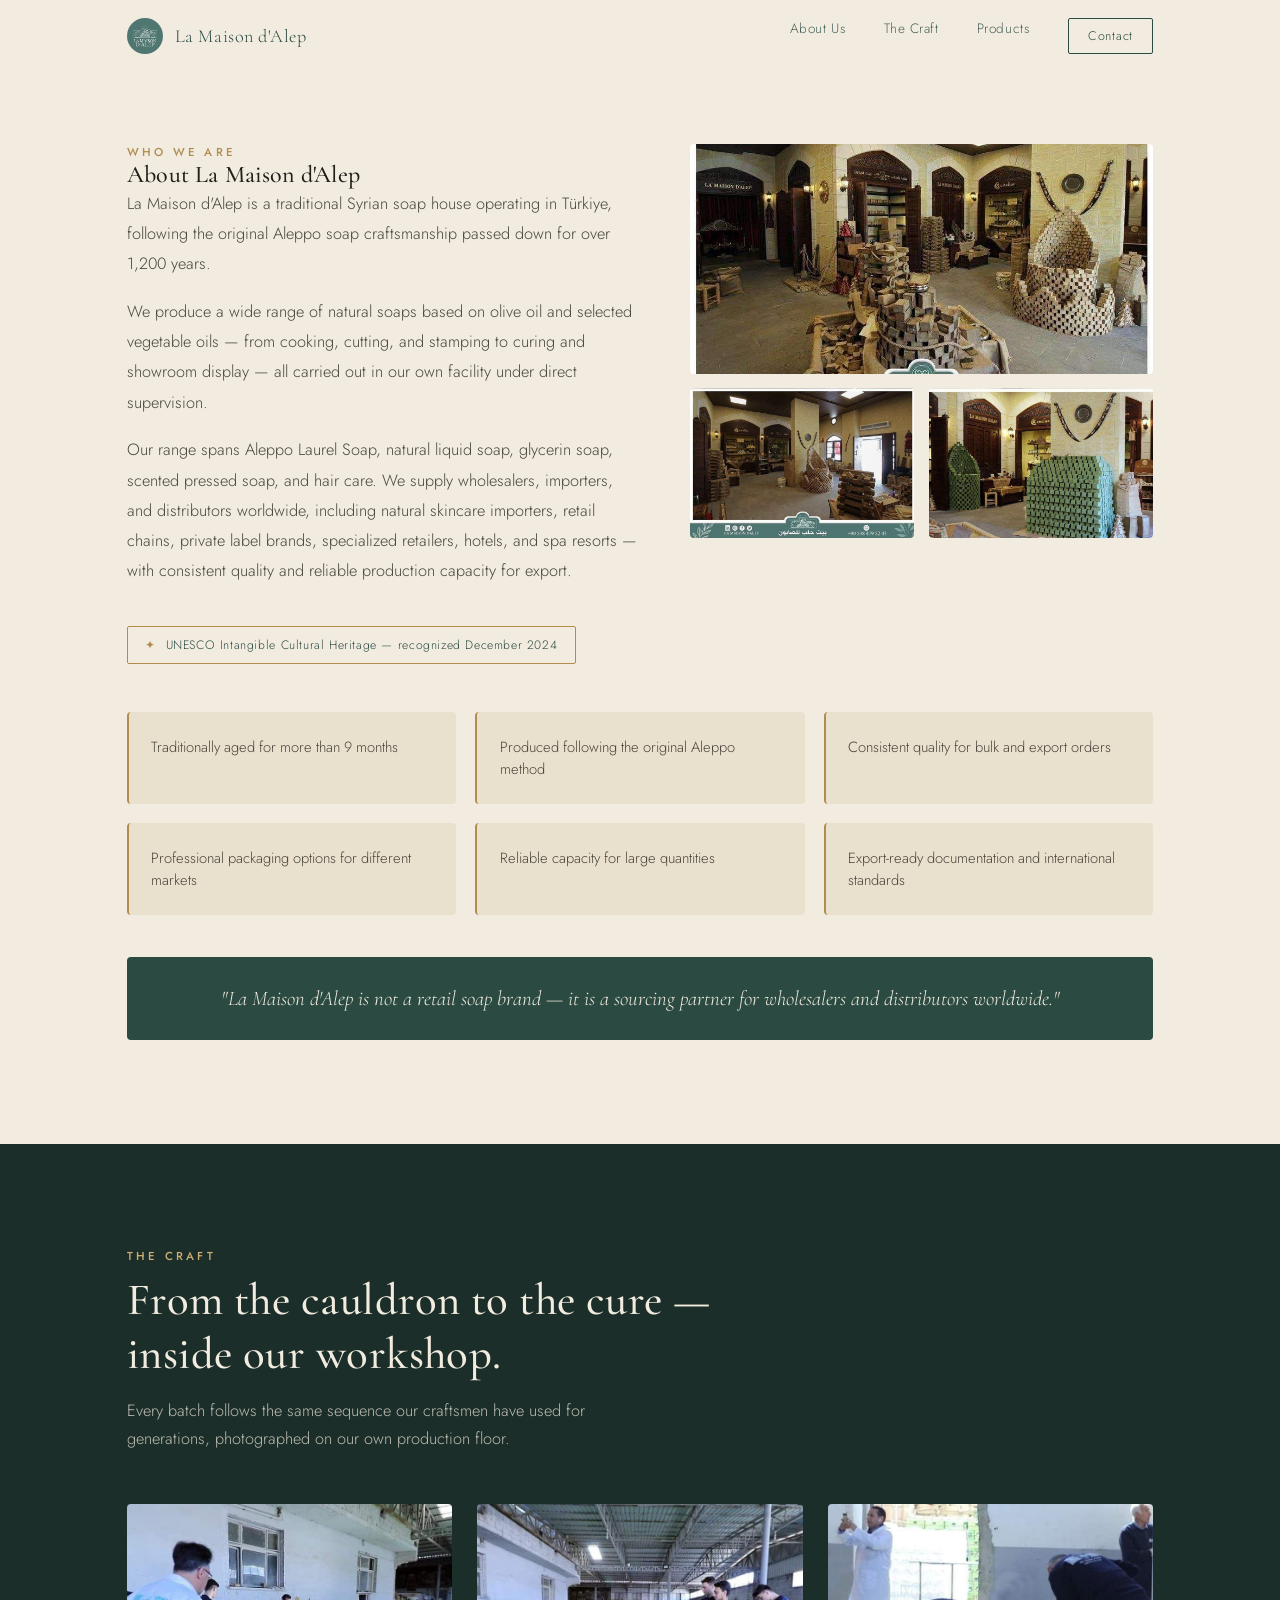
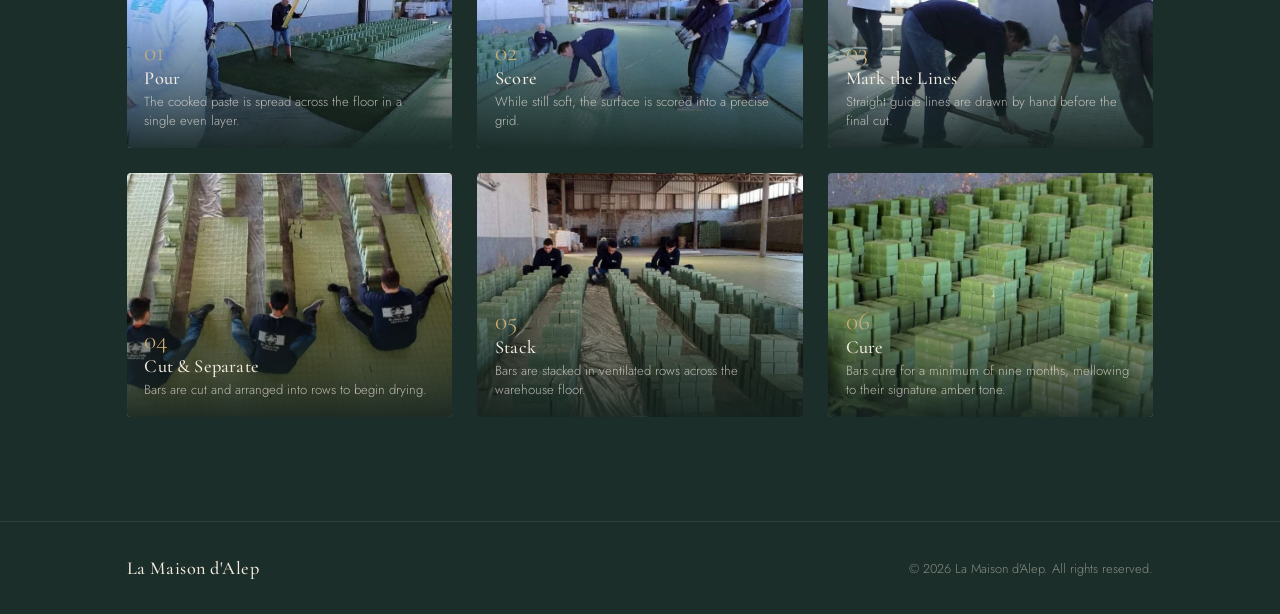
==== about.html @ aaae40bd "Add files via upload" ====
<!DOCTYPE html>
<html lang="en">
<head>
<meta charset="UTF-8">
<meta name="viewport" content="width=device-width, initial-scale=1.0">
<title>About Us — La Maison d'Alep</title>
<meta name="description" content="The story and workshop of La Maison d'Alep — traditional Aleppo soap house in Mersin, Türkiye, UNESCO-recognized craft since December 2024.">
<link rel="preconnect" href="https://fonts.googleapis.com">
<link rel="preconnect" href="https://fonts.gstatic.com" crossorigin>
<link href="https://fonts.googleapis.com/css2?family=Cormorant+Garamond:ital,wght@0,500;0,600;1,400&family=Jost:wght@300;400;500;600&display=swap" rel="stylesheet">
<link rel="stylesheet" href="styles.css">
</head>
<body>

<header id="header">
  <nav>
    <a href="index.html" class="brand">
      <img src="logo.jpg" alt="La Maison d'Alep crest">
      <span>La Maison d'Alep</span>
    </a>
    <div class="navlinks">
      <a href="about.html">About Us</a>
      <a href="about.html#craft">The Craft</a>
      <a href="products.html">Products</a>
      <a href="contact.html" class="navcta">Contact</a>
    </div>
    <button class="menu-btn" id="menuBtn" aria-label="Open menu">☰</button>
  </nav>
</header>

<div class="menu-overlay" id="menuOverlay"></div>
<nav class="mobile-menu" id="mobileMenu">
  <button class="menu-close" id="menuClose" aria-label="Close menu">✕</button>
  <a href="index.html">Home</a>
  <a href="about.html">About Us</a>
  <a href="about.html#craft">The Craft</a>
  <a href="products.html">Products</a>
  <a href="contact.html" class="navcta">Contact</a>
</nav>


<section class="about page-top-pad" id="about">
  <div class="wrap">
    <div class="about-grid">
      <div class="about-copy">
        <div class="eyebrow">Who We Are</div>
        <h2>About La Maison d'Alep</h2>
        <p>La Maison d'Alep is a traditional Syrian soap house operating in Türkiye, following the original Aleppo soap craftsmanship passed down for over 1,200 years.</p>
        <p>We produce a wide range of natural soaps based on olive oil and selected vegetable oils — from cooking, cutting, and stamping to curing and showroom display — all carried out in our own facility under direct supervision.</p>
        <p>Our range spans Aleppo Laurel Soap, natural liquid soap, glycerin soap, scented pressed soap, and hair care. We supply wholesalers, importers, and distributors worldwide, including natural skincare importers, retail chains, private label brands, specialized retailers, hotels, and spa resorts — with consistent quality and reliable production capacity for export.</p>
        <div class="unesco-tag">UNESCO Intangible Cultural Heritage — recognized December 2024</div>
      </div>
      <div class="about-photos">
        <img src="facility-showroom-1.jpg" alt="La Maison d'Alep showroom in Mersin, stacked soap towers">
        <img src="facility-showroom-3.jpg" alt="La Maison d'Alep showroom interior">
        <img src="facility-stacks.jpg" alt="Green laurel soap stacked in the showroom">
      </div>
    </div>

    <div class="why-grid">
      <div class="why-card"><p>Traditionally aged for more than 9 months</p></div>
      <div class="why-card"><p>Produced following the original Aleppo method</p></div>
      <div class="why-card"><p>Consistent quality for bulk and export orders</p></div>
      <div class="why-card"><p>Professional packaging options for different markets</p></div>
      <div class="why-card"><p>Reliable capacity for large quantities</p></div>
      <div class="why-card"><p>Export-ready documentation and international standards</p></div>
    </div>

    <div class="not-retail">
      <p>"La Maison d'Alep is not a retail soap brand — it is a sourcing partner for wholesalers and distributors worldwide."</p>
    </div>
  </div>
</section>

<section class="process" id="craft">
  <div class="wrap">
    <div class="section-head">
      <div class="eyebrow">The Craft</div>
      <h2>From the cauldron to the cure — inside our workshop.</h2>
      <p>Every batch follows the same sequence our craftsmen have used for generations, photographed on our own production floor.</p>
    </div>
    <div class="process-grid">
      <div class="process-card">
        <img src="process-1-pour.jpg" alt="Pouring the soap paste across the workshop floor">
        <div class="pc-overlay"><div class="pc-num">01</div><h3>Pour</h3><p>The cooked paste is spread across the floor in a single even layer.</p></div>
      </div>
      <div class="process-card">
        <img src="process-2-score.jpg" alt="Craftsmen scoring the soap surface with foot-guided tools">
        <div class="pc-overlay"><div class="pc-num">02</div><h3>Score</h3><p>While still soft, the surface is scored into a precise grid.</p></div>
      </div>
      <div class="process-card">
        <img src="process-3-mark.jpg" alt="Craftsmen marking straight cutting lines by hand">
        <div class="pc-overlay"><div class="pc-num">03</div><h3>Mark the Lines</h3><p>Straight guide lines are drawn by hand before the final cut.</p></div>
      </div>
      <div class="process-card">
        <img src="process-4-separate.jpg" alt="Workers separating and arranging cut soap bars into rows">
        <div class="pc-overlay"><div class="pc-num">04</div><h3>Cut &amp; Separate</h3><p>Bars are cut and arranged into rows to begin drying.</p></div>
      </div>
      <div class="process-card">
        <img src="process-5-stack.jpg" alt="Freshly cut green laurel soap stacked in rows">
        <div class="pc-overlay"><div class="pc-num">05</div><h3>Stack</h3><p>Bars are stacked in ventilated rows across the warehouse floor.</p></div>
      </div>
      <div class="process-card">
        <img src="process-6-cure.jpg" alt="Warehouse full of stacked laurel soap towers curing">
        <div class="pc-overlay"><div class="pc-num">06</div><h3>Cure</h3><p>Bars cure for a minimum of nine months, mellowing to their signature amber tone.</p></div>
      </div>
    </div>
  </div>
</section>

<footer>
  <div class="wrap">
    <a href="index.html" class="brand"><span class="serif">La Maison d'Alep</span></a>
    <p>© 2026 La Maison d'Alep. All rights reserved.</p>
  </div>
</footer>

<script src="script.js"></script>

</body>
</html>
---- styles.css ----
:root{
    --sage-deep:   #3f6b60;
    --sage-dark:   #2a4a42;
    --sage-ink:    #1c2e29;
    --parchment:   #f2ece0;
    --parchment-2: #e9e0cd;
    --gold:        #b08d4f;
    --gold-soft:   #cdae74;
    --charcoal:    #211f1a;
  }
  *{margin:0;padding:0;box-sizing:border-box;}
  html{scroll-behavior:smooth;}
  body{background:var(--parchment);color:var(--charcoal);font-family:'Jost',sans-serif;font-weight:300;overflow-x:hidden;}
  h1,h2,h3,.serif{font-family:'Cormorant Garamond',serif;font-weight:500;letter-spacing:.01em;}
  .eyebrow{font-family:'Jost',sans-serif;text-transform:uppercase;letter-spacing:.28em;font-size:.72rem;font-weight:500;color:var(--gold);}
  a{color:inherit;text-decoration:none;}
  img{max-width:100%;display:block;}
  .wrap{max-width:1180px;margin:0 auto;padding:0 6vw;}

  /* NAV */
  header{position:fixed;top:0;left:0;right:0;z-index:100;background:rgba(242,236,224,0);transition:background .4s ease, box-shadow .4s ease, backdrop-filter .4s ease;}
  header.scrolled{background:rgba(242,236,224,.94);backdrop-filter:blur(8px);box-shadow:0 1px 0 rgba(44,74,66,.12);}
  nav{display:flex;align-items:center;justify-content:space-between;max-width:1180px;margin:0 auto;padding:18px 6vw;}
  .brand{display:flex;align-items:center;gap:12px;}
  .brand img{width:36px;height:36px;border-radius:50%;}
  .brand span{font-family:'Cormorant Garamond',serif;font-size:1.14rem;letter-spacing:.03em;color:var(--sage-dark);}
  .navlinks{display:flex;gap:2.4rem;font-size:.85rem;letter-spacing:.04em;}
  .navlinks a{position:relative;color:var(--sage-dark);opacity:.85;transition:opacity .25s;}
  .navlinks a:hover{opacity:1;}
  .navlinks a::after{content:'';position:absolute;left:0;bottom:-6px;width:0;height:1px;background:var(--gold);transition:width .25s ease;}
  .navlinks a:hover::after{width:100%;}
  .navcta{border:1px solid var(--sage-dark);color:var(--sage-dark)!important;padding:.5rem 1.2rem;font-size:.78rem;letter-spacing:.06em;border-radius:2px;opacity:1!important;}
  .navcta:hover{background:var(--sage-dark);color:var(--parchment)!important;}
  .menu-btn{display:none;background:none;border:none;font-size:1.4rem;color:var(--sage-dark);cursor:pointer;z-index:110;}

  .mobile-menu{
    position:fixed;top:0;right:0;height:100vh;width:min(78vw,320px);
    background:var(--sage-ink);z-index:105;
    transform:translateX(100%);transition:transform .35s ease;
    display:flex;flex-direction:column;padding:6.5rem 2rem 2rem;gap:1.6rem;
  }
  .mobile-menu.open{transform:translateX(0);}
  .mobile-menu a{color:var(--parchment);font-size:1.15rem;font-family:'Cormorant Garamond',serif;border-bottom:1px solid rgba(242,236,224,.14);padding-bottom:1rem;}
  .mobile-menu a.navcta{border:1px solid var(--gold-soft);color:var(--gold-soft)!important;text-align:center;border-radius:2px;padding:.8rem;font-family:'Jost';font-size:.85rem;letter-spacing:.06em;}
  .menu-overlay{position:fixed;inset:0;background:rgba(20,34,30,.5);z-index:104;opacity:0;pointer-events:none;transition:opacity .35s ease;}
  .menu-overlay.open{opacity:1;pointer-events:auto;}
  .menu-close{position:absolute;top:1.6rem;right:1.8rem;background:none;border:none;color:var(--parchment);font-size:1.6rem;cursor:pointer;line-height:1;}

  /* HERO */
  .hero{
    min-height:100svh;position:relative;display:flex;flex-direction:column;align-items:center;justify-content:center;
    text-align:center;padding:8rem 6vw 6rem;overflow:hidden;color:var(--parchment);
    background:linear-gradient(180deg,rgba(20,34,30,.72),rgba(28,46,41,.55) 45%,rgba(31,52,46,.88) 100%), url('facility-showroom-1.jpg') center 30%/cover no-repeat;
  }
  .hero-eyebrow{font-size:.72rem;letter-spacing:.36em;text-transform:uppercase;color:var(--gold-soft);margin-bottom:1.6rem;opacity:0;animation:riseIn .9s .2s ease forwards;}
  .hero h1{font-size:clamp(2.5rem,6.6vw,5rem);line-height:1.06;max-width:17ch;opacity:0;animation:riseIn 1s .4s ease forwards;text-shadow:0 2px 20px rgba(0,0,0,.25);}
  .hero h1 em{font-style:italic;color:var(--gold-soft);}
  .hero p.lead{margin-top:1.8rem;font-size:1.08rem;font-weight:300;max-width:48ch;color:rgba(242,236,224,.9);opacity:0;animation:riseIn 1s .6s ease forwards;}
  .hero-ctas{margin-top:2.6rem;display:flex;gap:1rem;flex-wrap:wrap;justify-content:center;opacity:0;animation:riseIn 1s .8s ease forwards;}
  .btn{padding:.85rem 1.9rem;font-size:.82rem;letter-spacing:.06em;border-radius:2px;transition:all .25s ease;display:inline-block;}
  .btn-gold{background:var(--gold);color:var(--sage-ink);}
  .btn-gold:hover{background:var(--gold-soft);}
  .btn-outline{border:1px solid rgba(242,236,224,.55);color:var(--parchment);}
  .btn-outline:hover{border-color:var(--parchment);background:rgba(242,236,224,.1);}
  @keyframes riseIn{from{opacity:0;transform:translateY(16px);}to{opacity:1;transform:translateY(0);}}
  .scroll-cue{position:absolute;bottom:2.2rem;left:50%;transform:translateX(-50%);font-size:.66rem;letter-spacing:.3em;text-transform:uppercase;color:rgba(242,236,224,.6);display:flex;flex-direction:column;align-items:center;gap:.5rem;}
  .scroll-cue::after{content:'';width:1px;height:32px;background:rgba(242,236,224,.4);animation:pulse 2s infinite;}
  @keyframes pulse{0%,100%{opacity:.3;}50%{opacity:1;}}

  section{padding:6.5rem 0;}
.page-top-pad{padding-top:9rem;}
@media (max-width:860px){ .page-top-pad{padding-top:7rem;} }
  .section-head{max-width:680px;margin-bottom:3.2rem;}
  .section-head h2{font-size:clamp(1.9rem,4vw,2.8rem);margin-top:.6rem;color:var(--sage-ink);}
  .section-head p{margin-top:1rem;color:#4a463d;font-size:1.02rem;line-height:1.7;max-width:58ch;}

  /* ABOUT */
  .about{background:var(--parchment);}
  .about-grid{display:grid;grid-template-columns:1.05fr .95fr;gap:3.2rem;align-items:start;}
  .about-copy p{color:#4a463d;line-height:1.85;font-size:1.02rem;margin-bottom:1.1rem;}
  .about-photos{display:grid;grid-template-columns:1fr 1fr;gap:.9rem;}
  .about-photos img{border-radius:4px;object-fit:cover;width:100%;height:150px;}
  .about-photos img:first-child{grid-column:1/3;height:230px;}
  .unesco-tag{margin-top:1.4rem;display:inline-flex;align-items:center;gap:.6rem;border:1px solid var(--gold);padding:.55rem 1.1rem;font-size:.76rem;letter-spacing:.05em;color:var(--sage-dark);border-radius:2px;}
  .unesco-tag::before{content:'✦';color:var(--gold);}

  .why-grid{margin-top:3rem;display:grid;grid-template-columns:repeat(3,1fr);gap:1.2rem;}
  .why-card{background:var(--parchment-2);border-radius:4px;padding:1.5rem 1.4rem;border-left:2px solid var(--gold);}
  .why-card p{font-size:.92rem;color:#4a463d;line-height:1.5;}
  .not-retail{margin-top:2.6rem;padding:1.8rem 2rem;background:var(--sage-dark);color:var(--parchment);border-radius:4px;text-align:center;}
  .not-retail p{font-family:'Cormorant Garamond',serif;font-size:1.3rem;font-style:italic;}

  /* PROCESS */
  .process{background:var(--sage-ink);color:var(--parchment);}
  .process .section-head p{color:rgba(242,236,224,.75);}
  .process .eyebrow{color:var(--gold-soft);}
  .process .section-head h2{color:var(--parchment);}
  .process-grid{display:grid;grid-template-columns:repeat(3,1fr);gap:1.6rem;}
  .process-card{position:relative;border-radius:4px;overflow:hidden;aspect-ratio:4/3;}
  .process-card img{width:100%;height:100%;object-fit:cover;transition:transform .5s ease;}
  .process-card:hover img{transform:scale(1.06);}
  .process-card .pc-overlay{position:absolute;inset:0;background:linear-gradient(180deg,transparent 40%,rgba(20,34,30,.9));display:flex;flex-direction:column;justify-content:flex-end;padding:1.1rem;}
  .process-card .pc-num{font-family:'Cormorant Garamond',serif;color:var(--gold-soft);font-size:1.6rem;}
  .process-card h3{font-size:1.15rem;color:var(--parchment);}
  .process-card p{font-size:.82rem;color:rgba(242,236,224,.72);margin-top:.2rem;}

  /* PRODUCTS */
  .products{background:var(--parchment);}
  .cat-block{margin-bottom:4.2rem;}
  .cat-block:last-child{margin-bottom:0;}
  .cat-head{display:flex;align-items:baseline;justify-content:space-between;flex-wrap:wrap;gap:.6rem;margin-bottom:1.4rem;border-bottom:1px solid rgba(63,107,96,.25);padding-bottom:.9rem;}
  .cat-head h3{font-size:1.7rem;color:var(--sage-ink);}
  .cat-head span{font-size:.82rem;color:#6b6656;max-width:46ch;}
  .cat-grid{display:grid;grid-template-columns:repeat(auto-fill,minmax(150px,1fr));gap:1rem;}
  .prod-item{background:#fff;border-radius:4px;overflow:hidden;border:1px solid rgba(63,107,96,.14);transition:transform .3s ease, box-shadow .3s ease;}
  .prod-item:hover{transform:translateY(-4px);box-shadow:0 14px 28px -14px rgba(42,74,66,.28);}
  .prod-item img{width:100%;aspect-ratio:1/1;object-fit:cover;}
  .prod-item span{display:block;padding:.6rem .7rem;font-size:.78rem;color:var(--sage-dark);line-height:1.3;}

  /* CONTACT */
  .contact{background:var(--sage-ink);color:var(--parchment);}
  .contact-grid{display:grid;grid-template-columns:1fr 1fr;gap:4rem;}
  .contact h2{color:var(--parchment);font-size:clamp(2rem,4vw,2.7rem);}
  .contact .eyebrow{color:var(--gold-soft);}
  .contact p.lead{color:rgba(242,236,224,.75);margin-top:1rem;line-height:1.75;max-width:48ch;}
  .contact-list{margin-top:2.2rem;}
  .contact-list li{list-style:none;padding:.9rem 0;border-bottom:1px solid rgba(242,236,224,.12);display:flex;gap:1rem;font-size:.95rem;flex-wrap:wrap;}
  .contact-list li b{color:var(--gold-soft);min-width:110px;font-weight:500;}
  .contact-list li a{text-decoration:underline;text-underline-offset:3px;}
  .contact-docs{margin-top:2rem;display:flex;flex-wrap:wrap;gap:.6rem;}
  .doc-chip{border:1px solid rgba(242,236,224,.3);padding:.4rem .9rem;border-radius:20px;font-size:.76rem;color:rgba(242,236,224,.85);}
  form{display:flex;flex-direction:column;gap:1.1rem;}
  form label{font-size:.76rem;letter-spacing:.06em;text-transform:uppercase;color:var(--gold-soft);margin-bottom:.4rem;display:block;}
  form input, form textarea{width:100%;background:rgba(242,236,224,.06);border:1px solid rgba(242,236,224,.22);color:var(--parchment);padding:.85rem 1rem;font-family:'Jost';font-size:.92rem;border-radius:2px;}
  form input:focus, form textarea:focus{outline:none;border-color:var(--gold-soft);background:rgba(242,236,224,.1);}
  form textarea{resize:vertical;min-height:110px;}
  form button{margin-top:.4rem;background:var(--gold);color:var(--sage-ink);border:none;padding:.95rem;font-family:'Jost';font-size:.85rem;letter-spacing:.08em;text-transform:uppercase;border-radius:2px;cursor:pointer;transition:background .25s ease;}
  form button:hover{background:var(--gold-soft);}

  footer{background:var(--sage-ink);border-top:1px solid rgba(242,236,224,.1);padding:2.2rem 0;}
  footer .wrap{display:flex;justify-content:space-between;align-items:center;flex-wrap:wrap;gap:1rem;}
  footer p{color:rgba(242,236,224,.5);font-size:.8rem;}
  footer .brand span{color:var(--parchment);}

  :focus-visible{outline:2px solid var(--gold);outline-offset:2px;}

  @media (max-width:860px){
    .navlinks{display:none;}
    .menu-btn{display:block;}
    .about-grid, .contact-grid{grid-template-columns:1fr;}
    .why-grid, .process-grid{grid-template-columns:1fr 1fr;}
    section{padding:4.2rem 0;}
  }
  @media (max-width:520px){
    .why-grid, .process-grid{grid-template-columns:1fr;}
    .cat-grid{grid-template-columns:repeat(auto-fill,minmax(120px,1fr));}
  }
  @media (prefers-reduced-motion: reduce){*{animation-duration:.001ms !important; transition-duration:.001ms !important;}}
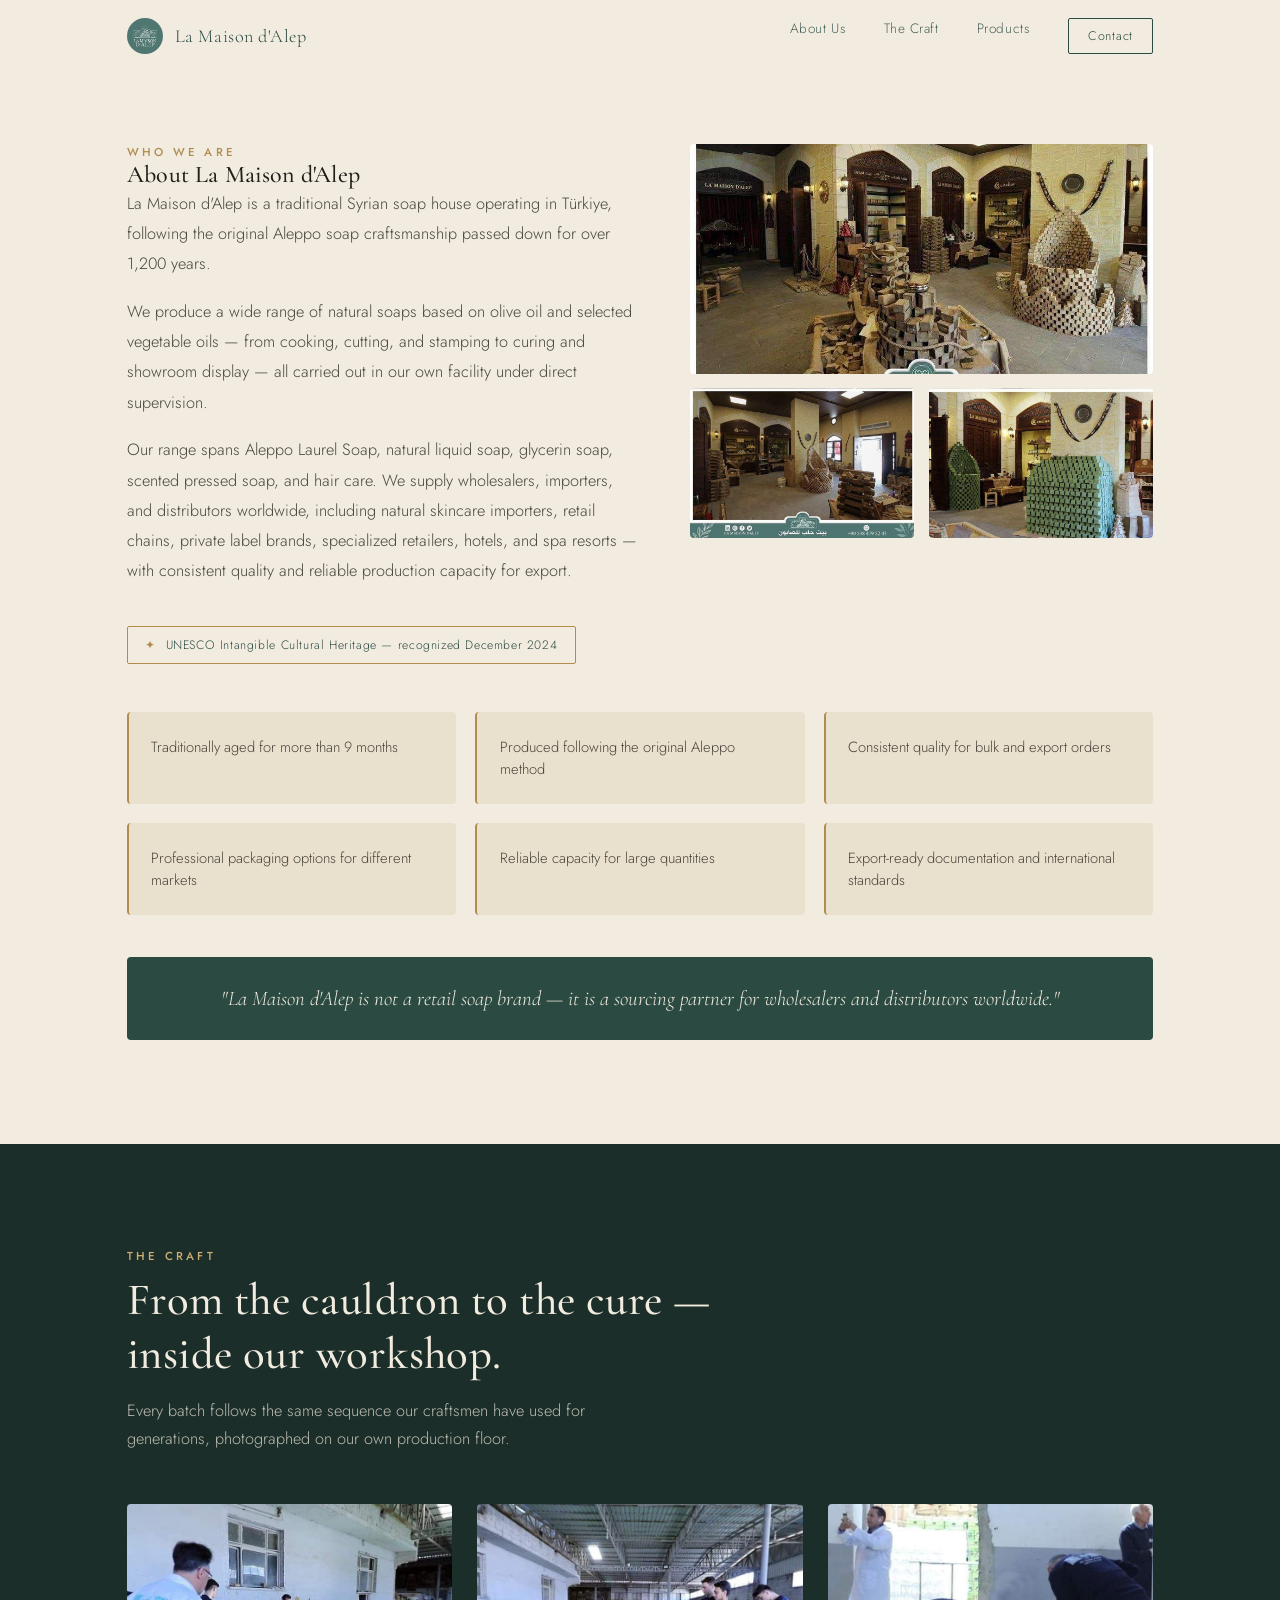
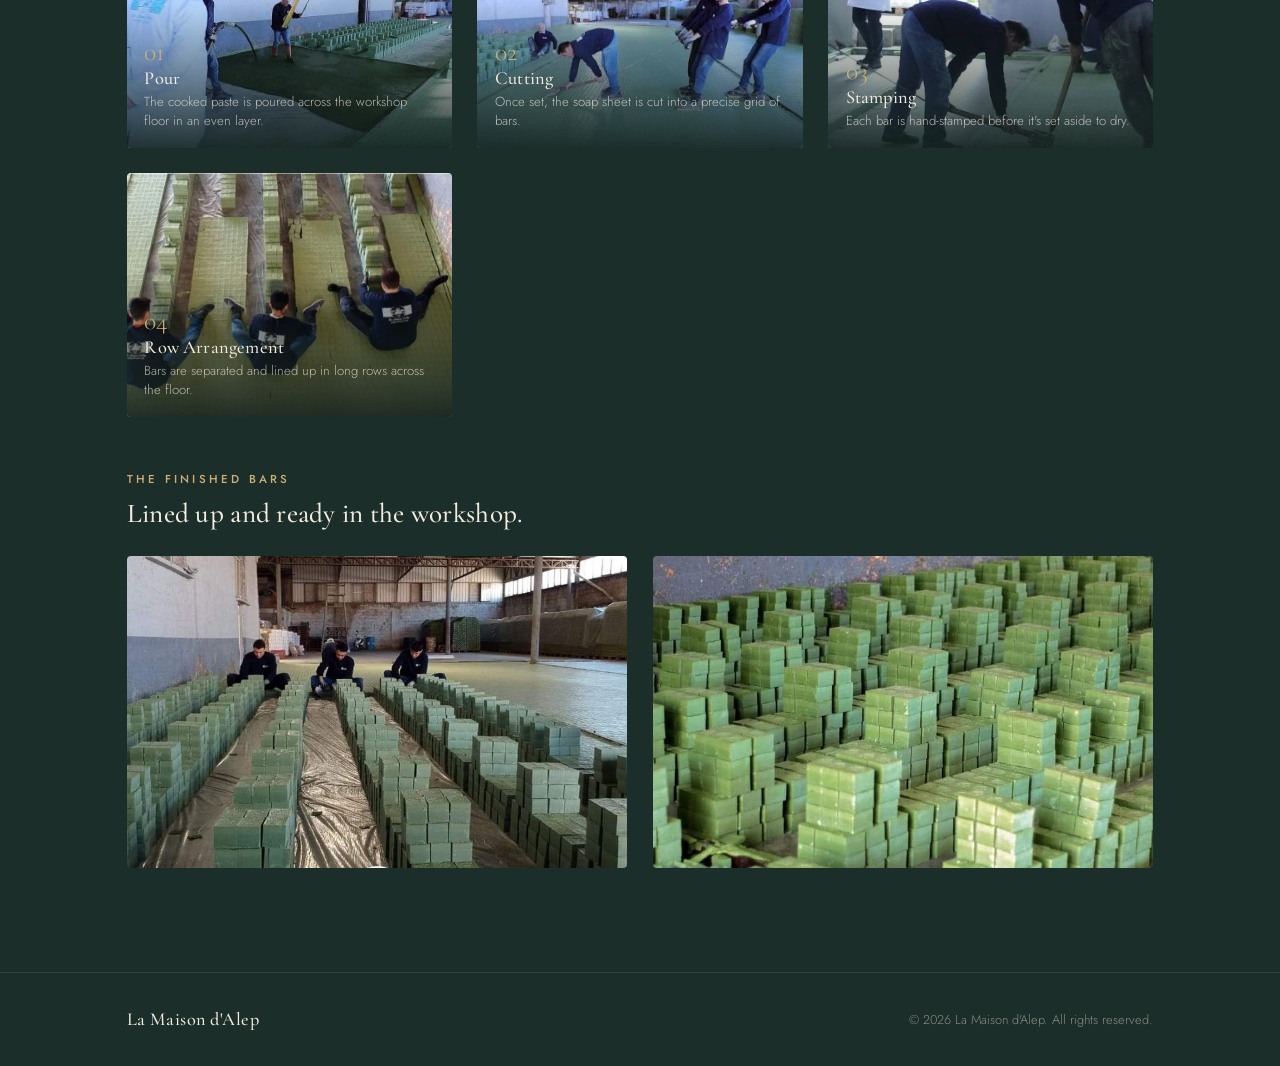
==== commit 237a2c42: "Add files via upload" ====
--- a/about.html
+++ b/about.html
@@ -82,27 +82,32 @@
     <div class="process-grid">
       <div class="process-card">
         <img src="process-1-pour.jpg" alt="Pouring the soap paste across the workshop floor">
-        <div class="pc-overlay"><div class="pc-num">01</div><h3>Pour</h3><p>The cooked paste is spread across the floor in a single even layer.</p></div>
+        <div class="pc-overlay"><div class="pc-num">01</div><h3>Pour</h3><p>The cooked paste is poured across the workshop floor in an even layer.</p></div>
       </div>
       <div class="process-card">
-        <img src="process-2-score.jpg" alt="Craftsmen scoring the soap surface with foot-guided tools">
-        <div class="pc-overlay"><div class="pc-num">02</div><h3>Score</h3><p>While still soft, the surface is scored into a precise grid.</p></div>
+        <img src="process-2-score.jpg" alt="Craftsmen cutting the soap sheet into a grid of bars">
+        <div class="pc-overlay"><div class="pc-num">02</div><h3>Cutting</h3><p>Once set, the soap sheet is cut into a precise grid of bars.</p></div>
       </div>
       <div class="process-card">
-        <img src="process-3-mark.jpg" alt="Craftsmen marking straight cutting lines by hand">
-        <div class="pc-overlay"><div class="pc-num">03</div><h3>Mark the Lines</h3><p>Straight guide lines are drawn by hand before the final cut.</p></div>
+        <img src="process-3-mark.jpg" alt="Craftsmen stamping the soap bars by hand">
+        <div class="pc-overlay"><div class="pc-num">03</div><h3>Stamping</h3><p>Each bar is hand-stamped before it's set aside to dry.</p></div>
       </div>
       <div class="process-card">
-        <img src="process-4-separate.jpg" alt="Workers separating and arranging cut soap bars into rows">
-        <div class="pc-overlay"><div class="pc-num">04</div><h3>Cut &amp; Separate</h3><p>Bars are cut and arranged into rows to begin drying.</p></div>
+        <img src="process-4-separate.jpg" alt="Workers arranging cut soap bars into rows">
+        <div class="pc-overlay"><div class="pc-num">04</div><h3>Row Arrangement</h3><p>Bars are separated and lined up in long rows across the floor.</p></div>
       </div>
-      <div class="process-card">
-        <img src="process-5-stack.jpg" alt="Freshly cut green laurel soap stacked in rows">
-        <div class="pc-overlay"><div class="pc-num">05</div><h3>Stack</h3><p>Bars are stacked in ventilated rows across the warehouse floor.</p></div>
+    </div>
+
+    <div class="section-head" style="margin-top:3.4rem;margin-bottom:1.6rem;">
+      <div class="eyebrow">The Finished Bars</div>
+      <h2 style="font-size:1.7rem;">Lined up and ready in the workshop.</h2>
+    </div>
+    <div class="process-grid" style="grid-template-columns:1fr 1fr;">
+      <div class="process-card" style="aspect-ratio:16/10;">
+        <img src="process-5-stack.jpg" alt="Rows of laurel soap bars lined up on the workshop floor">
       </div>
-      <div class="process-card">
-        <img src="process-6-cure.jpg" alt="Warehouse full of stacked laurel soap towers curing">
-        <div class="pc-overlay"><div class="pc-num">06</div><h3>Cure</h3><p>Bars cure for a minimum of nine months, mellowing to their signature amber tone.</p></div>
+      <div class="process-card" style="aspect-ratio:16/10;">
+        <img src="process-6-cure.jpg" alt="Wide view of the workshop floor covered in arranged soap bars">
       </div>
     </div>
   </div>
